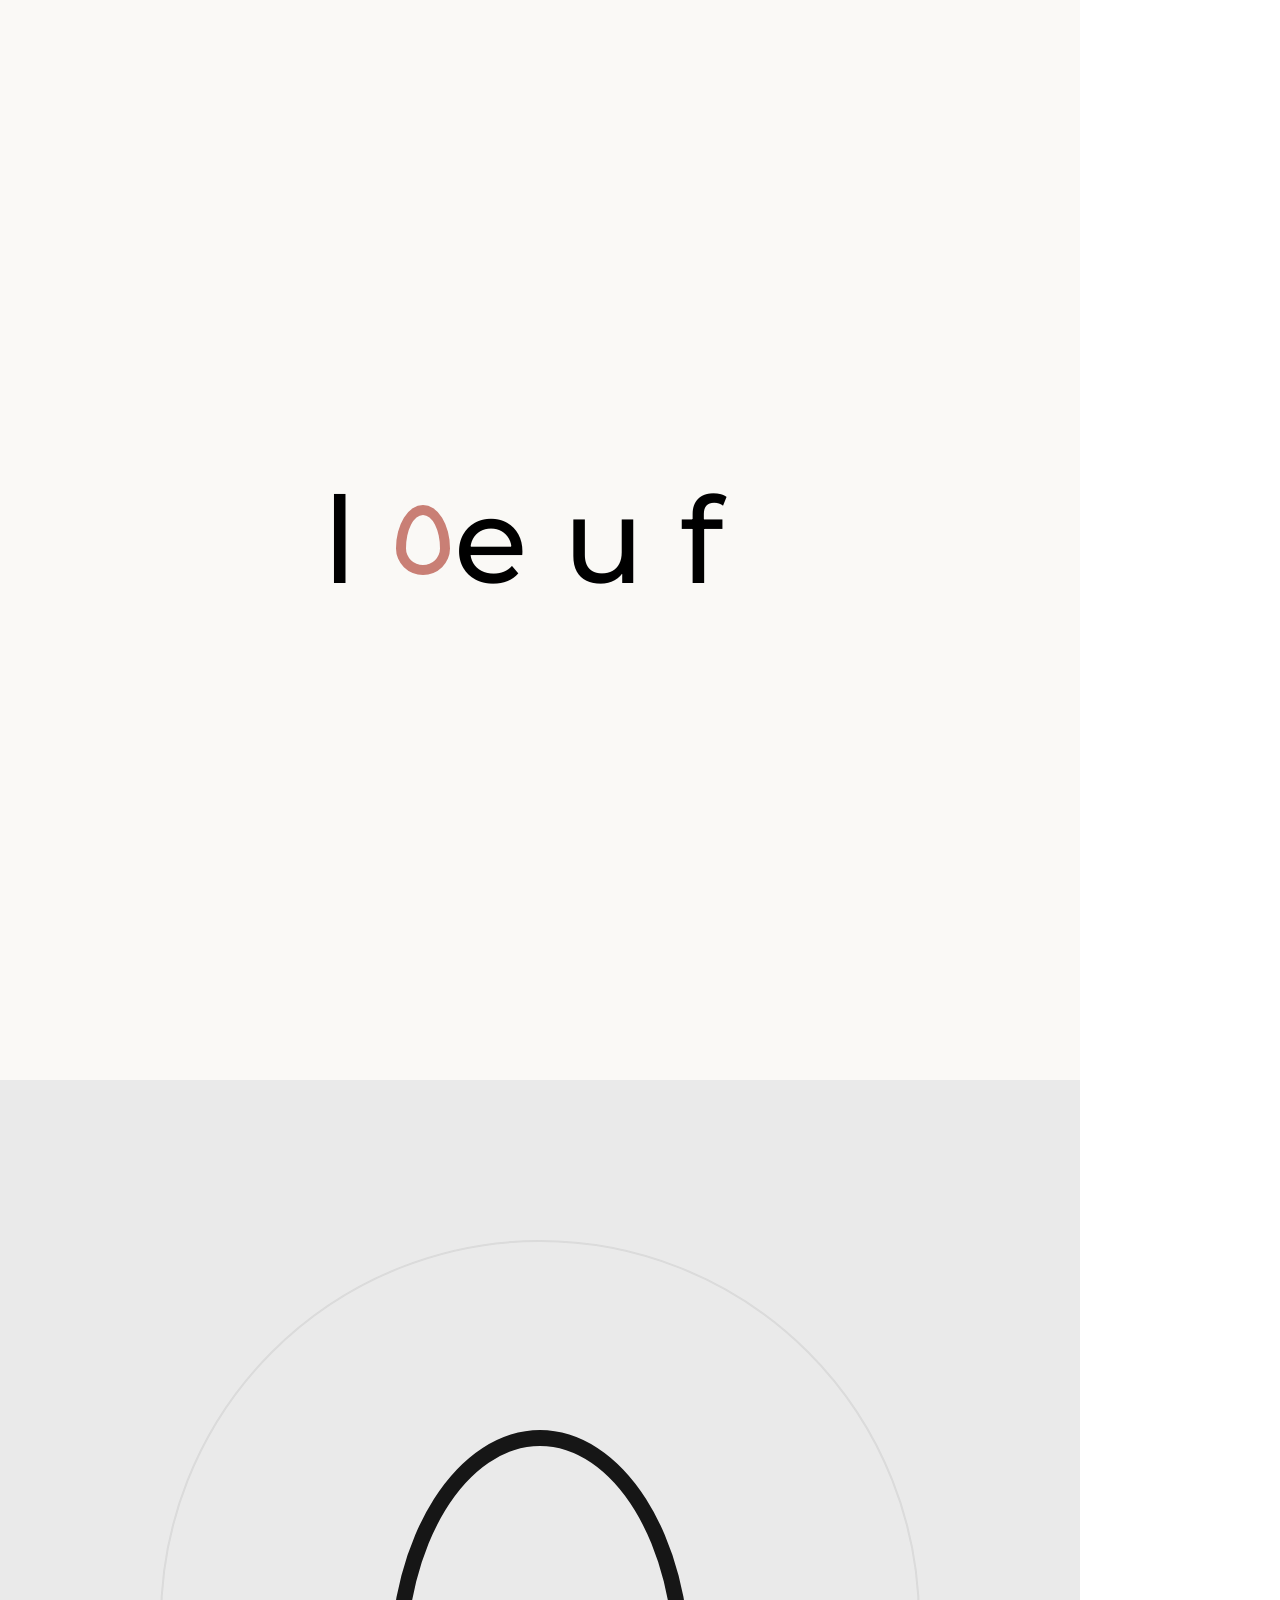
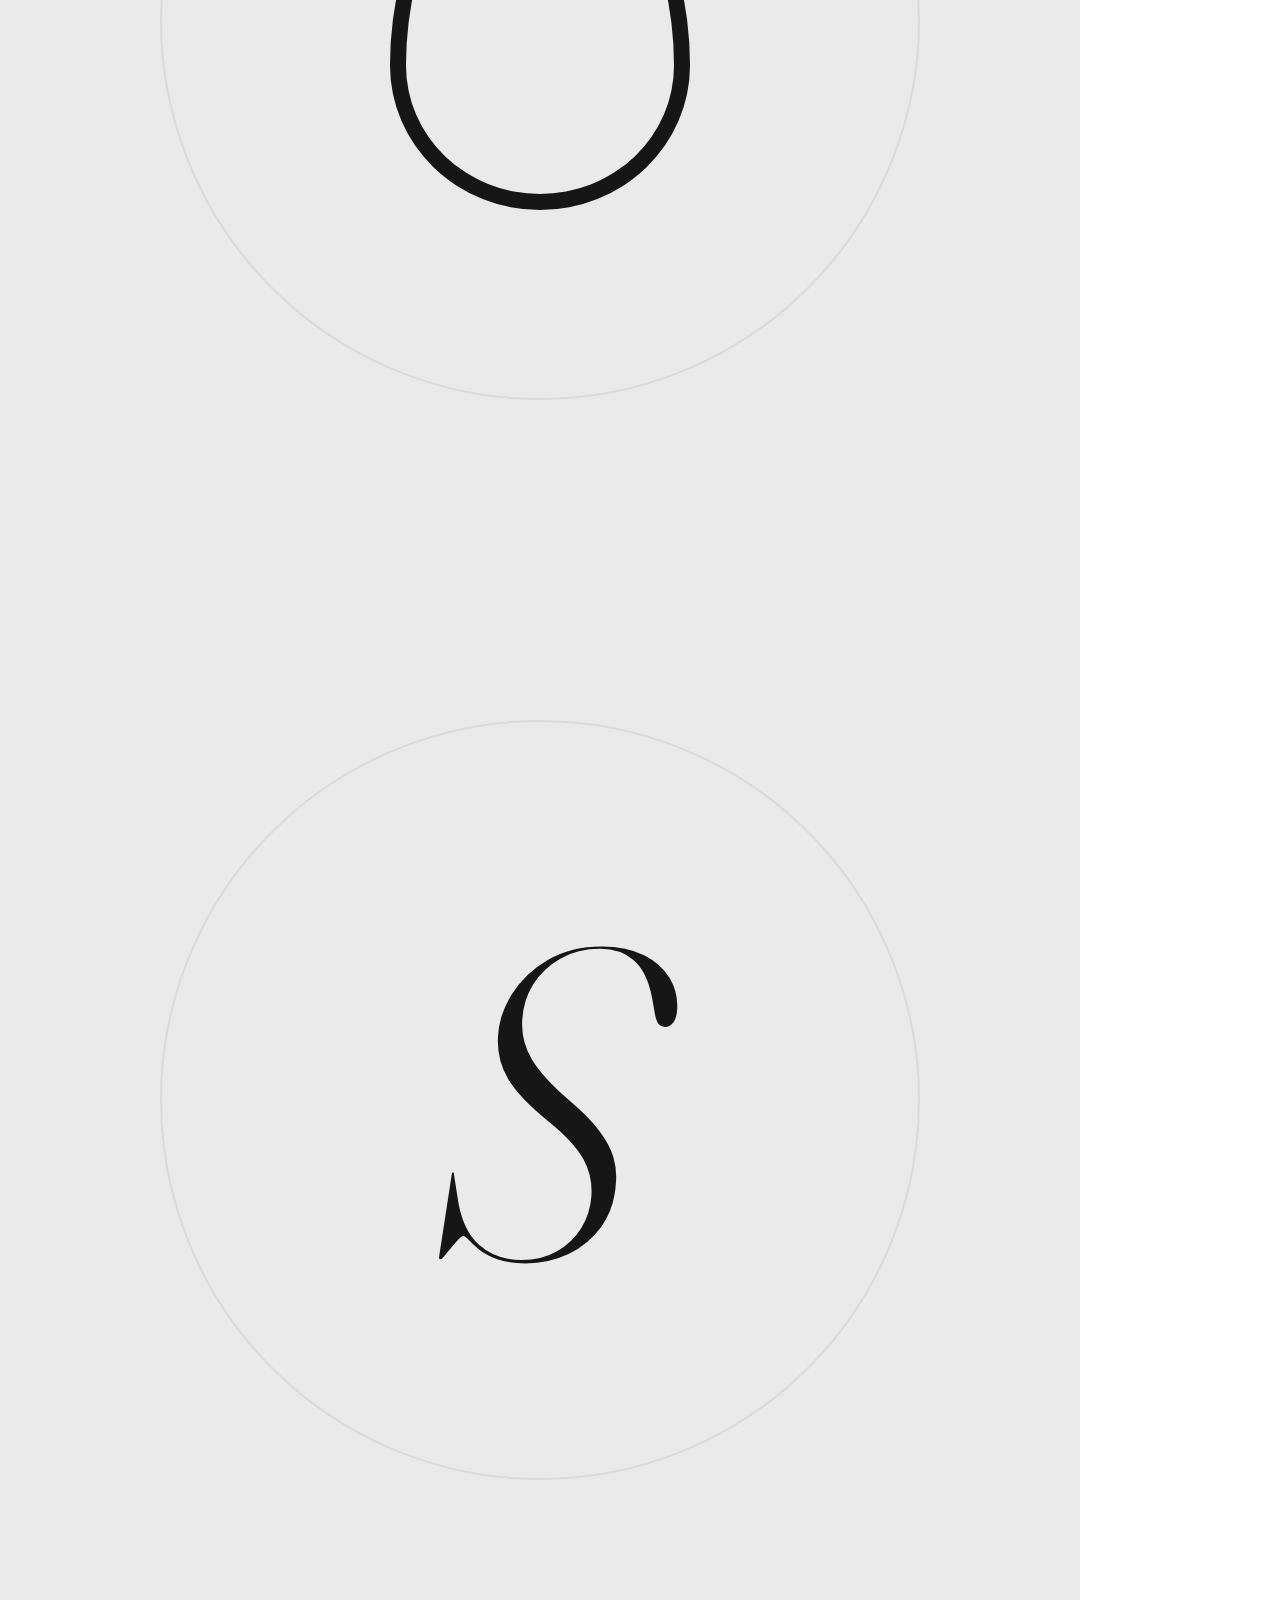
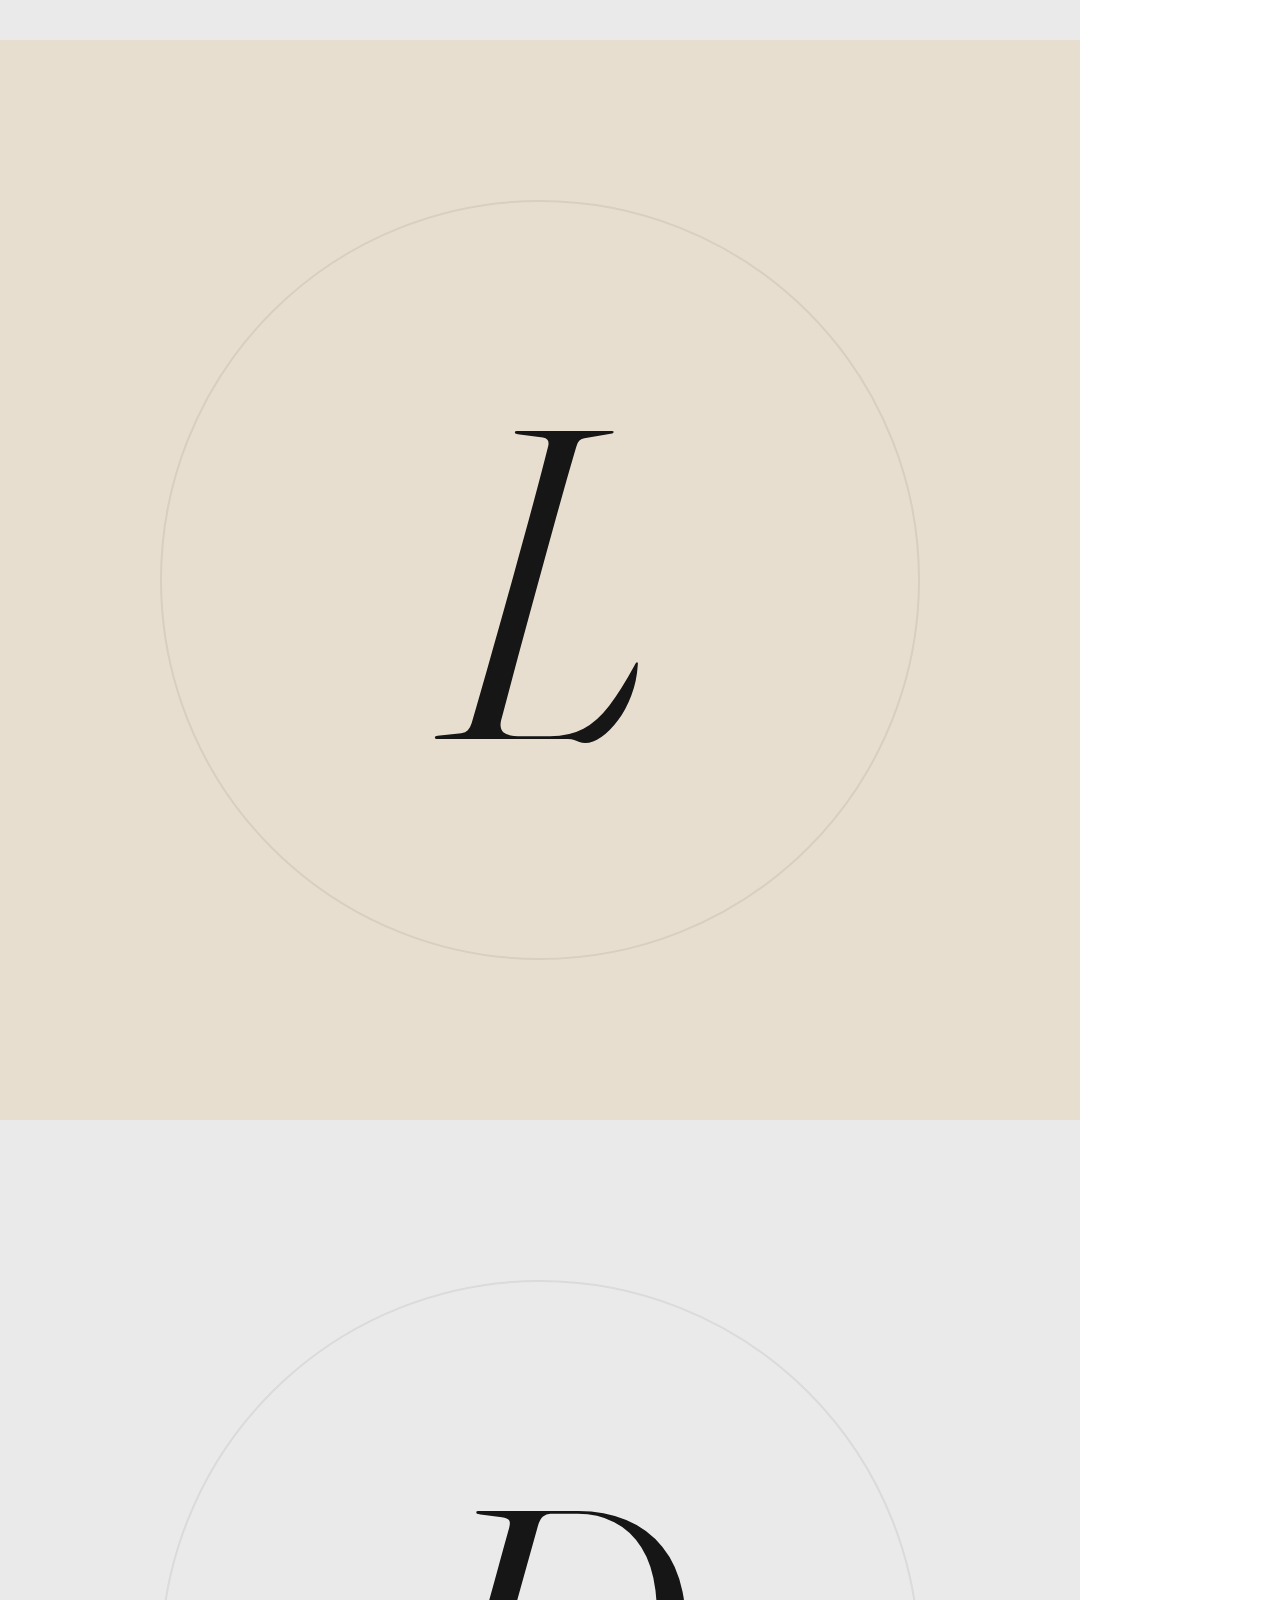
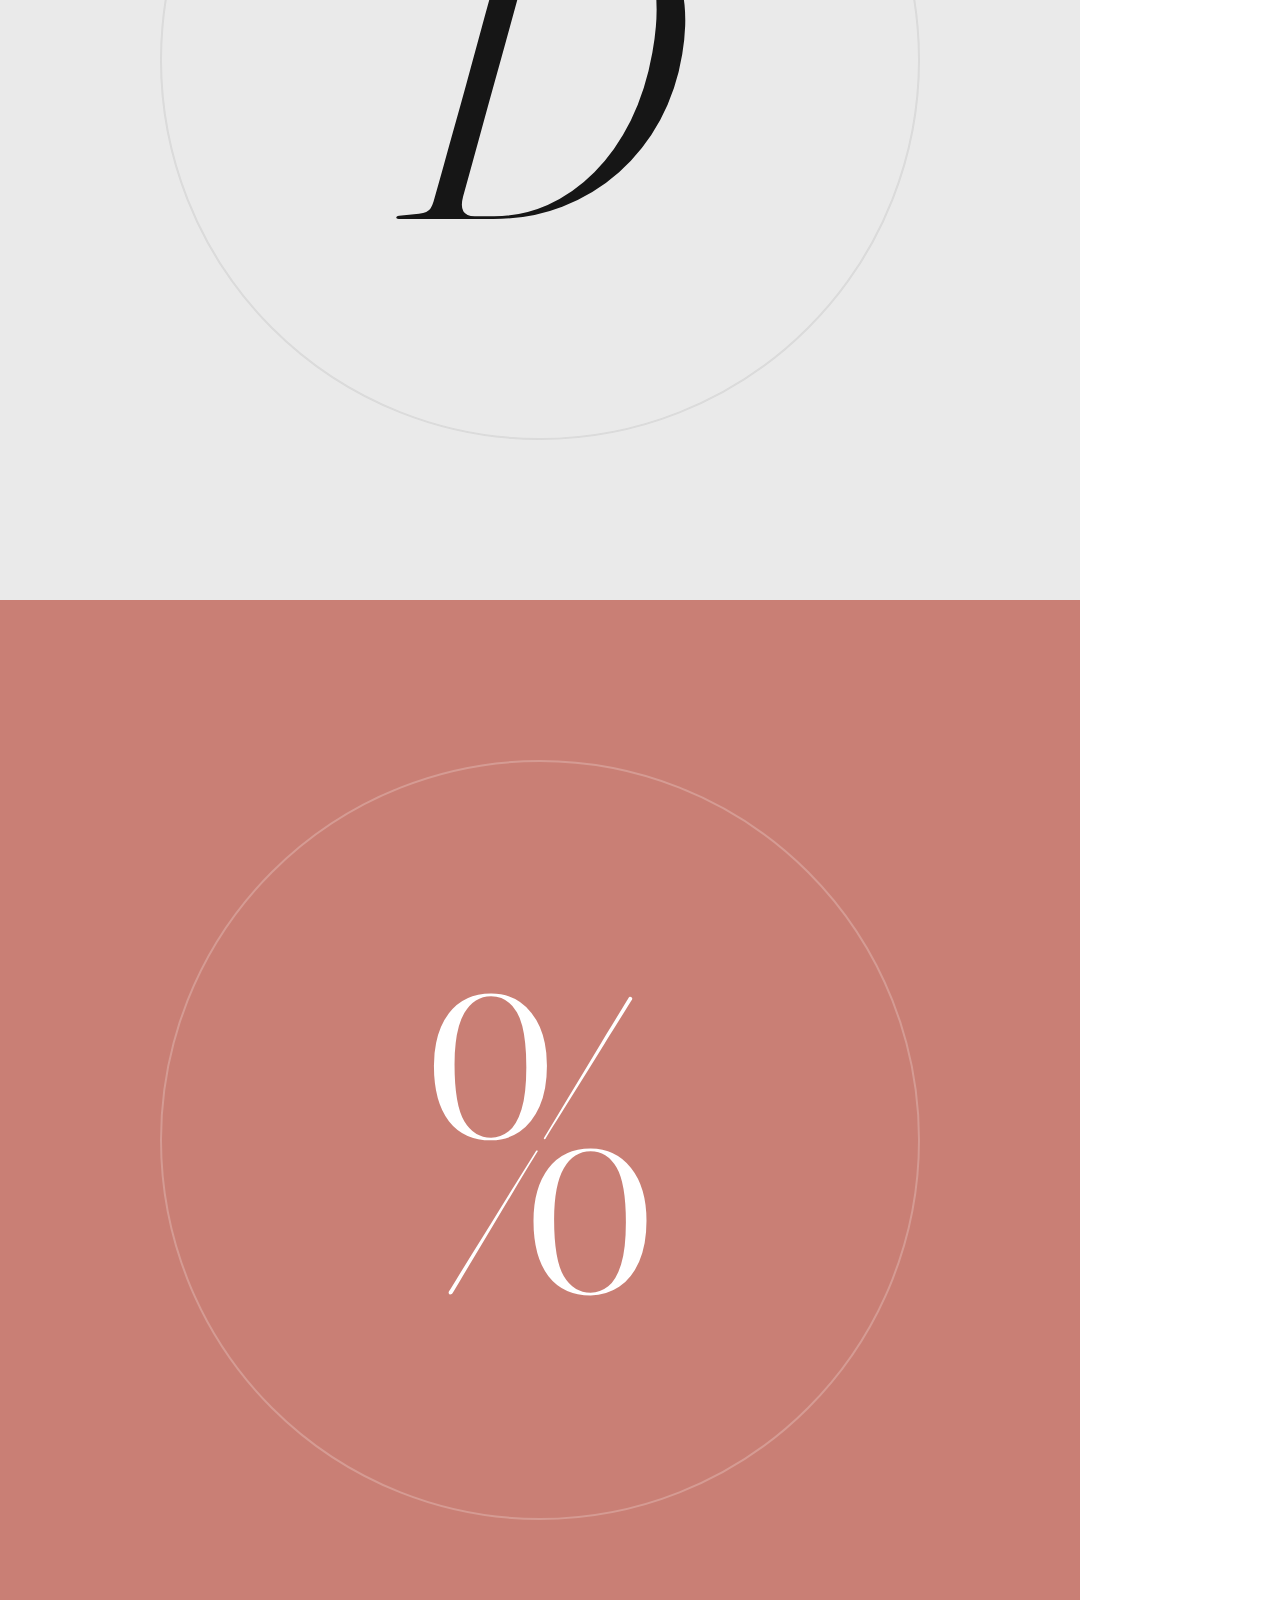
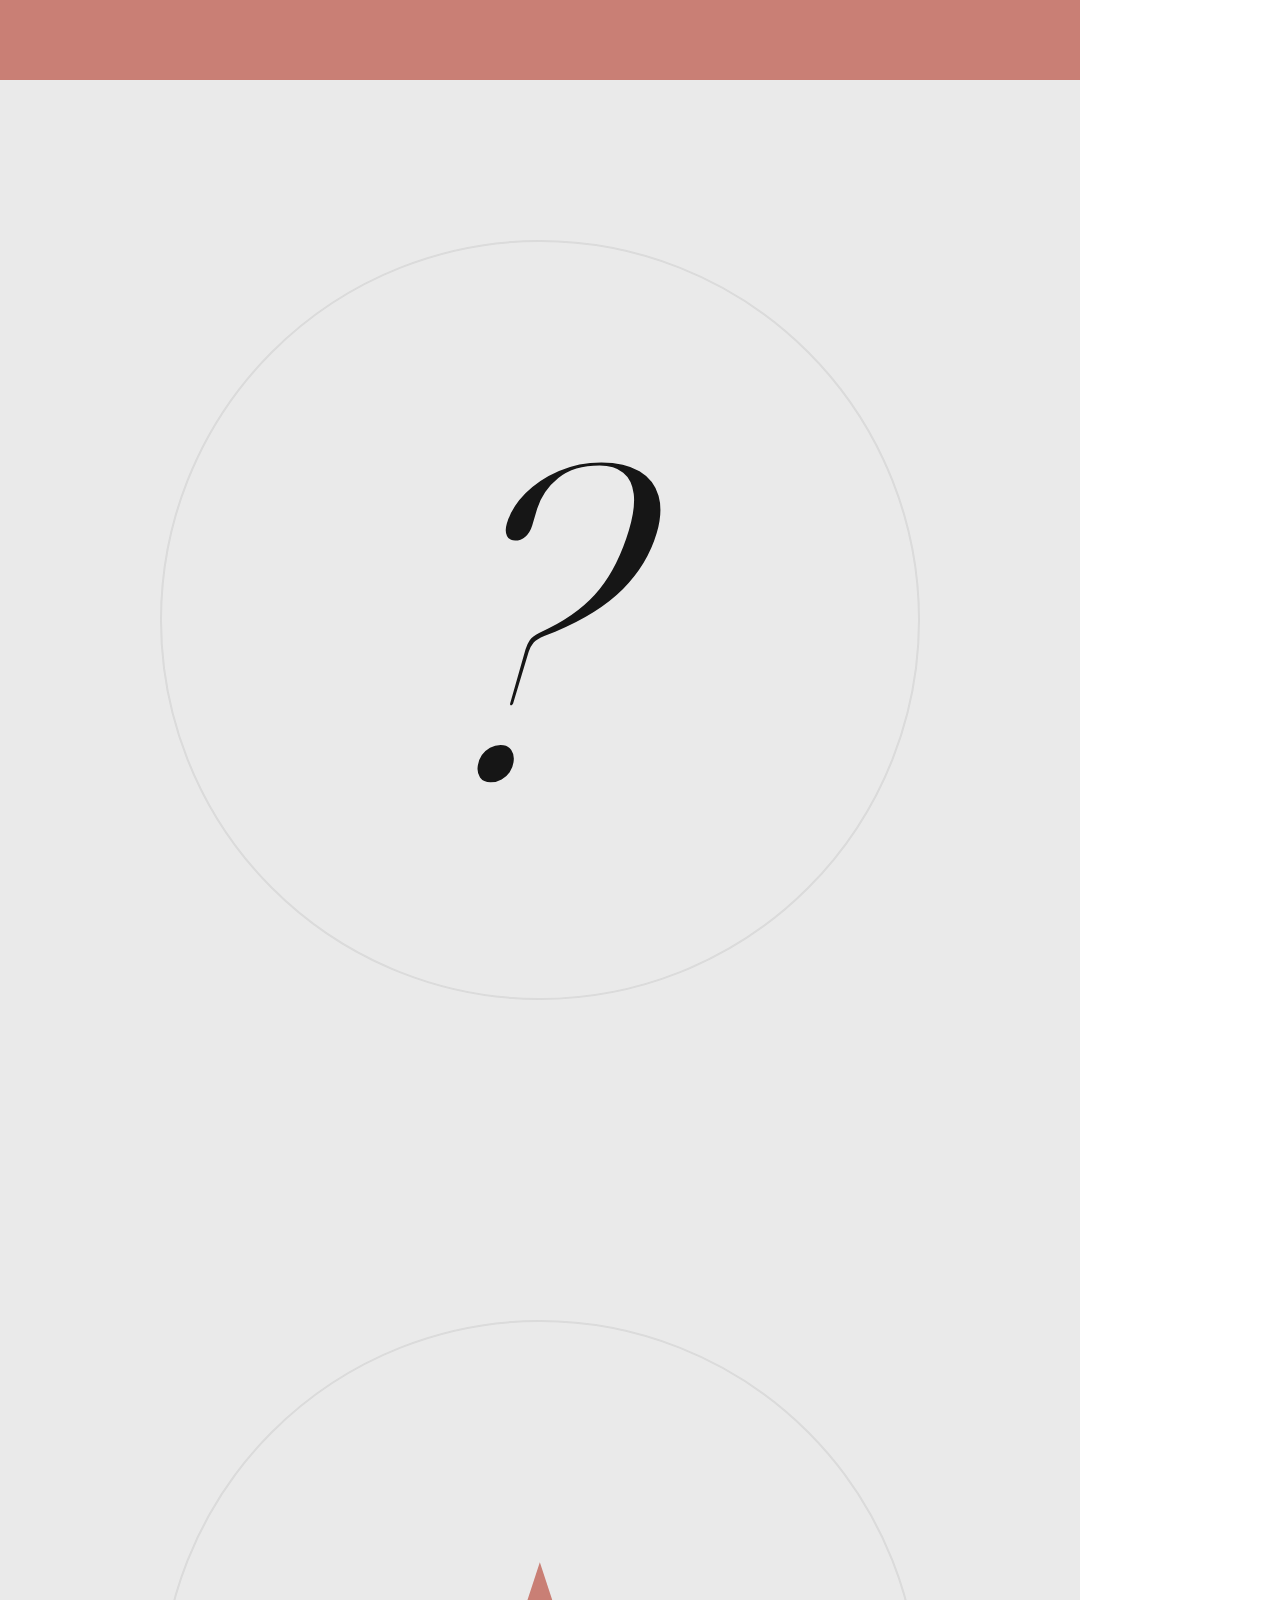
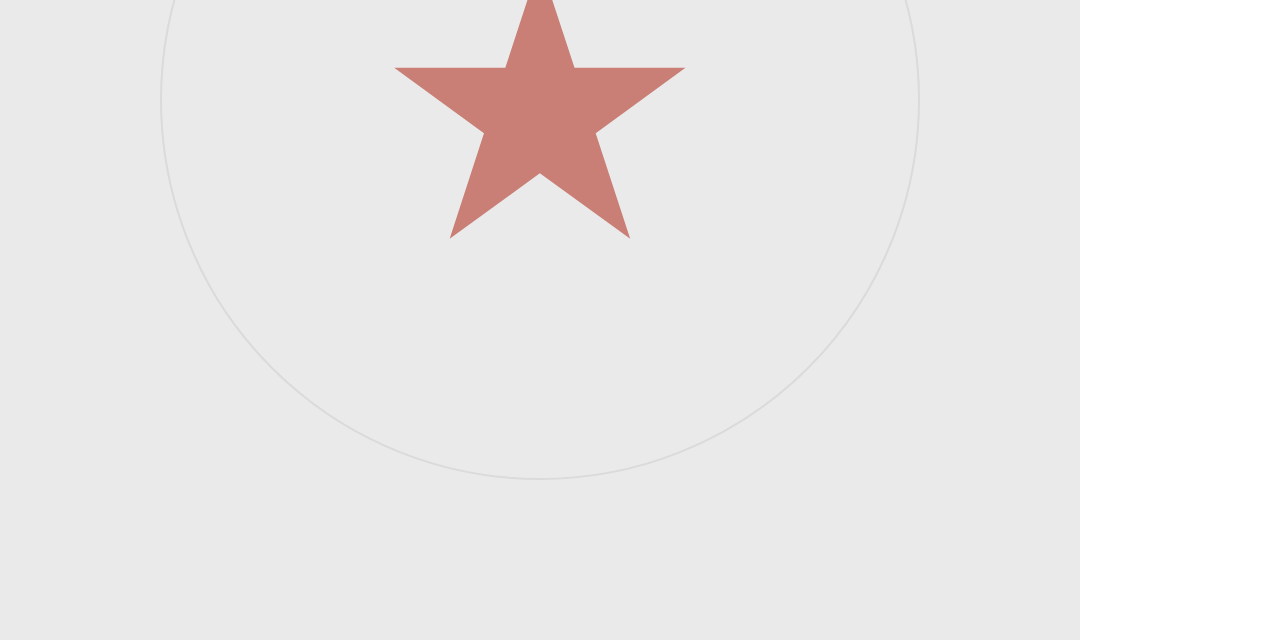
==== canva/highlight-covers.html @ 2710894d "Add Instagram highlight covers (Canva import, 8 pages @1080x1080) data-document-role page annotation" ====
<!DOCTYPE html>
<html lang="en">
<head>
<meta charset="UTF-8" />
<title>loeuf — Instagram Highlight Covers</title>
<link href="https://fonts.googleapis.com/css2?family=Fraunces:ital,opsz,wght@0,9..144,300..600;1,9..144,300..600&family=Montserrat:wght@300;400;500;600&display=swap" rel="stylesheet" />
<style>
  :root{
    --mist:#EAEAEA; --blanc:#FAF9F6; --white:#FFF; --noir:#161616;
    --rose:#C97F75; --almond:#E7DECF; --silver:#C4C4C4;
    --serif:"Fraunces",Georgia,serif; --sans:"Gotham","Montserrat",Arial,sans-serif;
    --egg:50% 50% 50% 50% / 62% 62% 38% 38%;
  }
  *{margin:0;box-sizing:border-box}
  body{font-family:var(--sans)}
  /* each cover is a 1080x1080 Canva page */
  .cover{
    width:1080px; height:1080px; display:flex; align-items:center; justify-content:center;
    position:relative; overflow:hidden;
  }
  .glyph{font-family:var(--serif); font-weight:300; color:var(--noir); line-height:1}
  .glyph.italic{font-style:italic}
  .ring{ /* faint safe-circle for centering reference; subtle, on-brand */
    position:absolute; width:760px; height:760px; border-radius:50%;
    border:2px solid rgba(22,22,22,0.07);
  }
  /* egg-outline motif */
  .egg{width:300px; height:380px; border:16px solid var(--noir); border-radius:var(--egg)}
  .wm{font-family:var(--sans); font-weight:500; letter-spacing:.30em; text-transform:lowercase;
      font-size:120px; display:inline-flex; align-items:center; gap:4px}
  .wm .o{width:54px; height:70px; border:10px solid var(--rose); border-radius:var(--egg); display:inline-block}
</style>
</head>
<body>

  <!-- 1 · Brand / motif -->
  <div class="cover" data-document-role="page" data-label="loeuf" style="background:var(--blanc)">
    <span class="wm">l<span class="o"></span>euf</span>
  </div>

  <!-- 2 · New in (egg outline) -->
  <div class="cover" data-document-role="page" data-label="New in" style="background:var(--mist)">
    <div class="ring"></div>
    <div class="egg"></div>
  </div>

  <!-- 3 · Shop -->
  <div class="cover" data-document-role="page" data-label="Shop" style="background:var(--mist)">
    <div class="ring"></div>
    <span class="glyph italic" style="font-size:440px">S</span>
  </div>

  <!-- 4 · Lookbook -->
  <div class="cover" data-document-role="page" data-label="Lookbook" style="background:var(--almond)">
    <div class="ring"></div>
    <span class="glyph italic" style="font-size:440px">L</span>
  </div>

  <!-- 5 · Details -->
  <div class="cover" data-document-role="page" data-label="Details" style="background:var(--mist)">
    <div class="ring"></div>
    <span class="glyph italic" style="font-size:440px">D</span>
  </div>

  <!-- 6 · Sale (Rose) -->
  <div class="cover" data-document-role="page" data-label="Sale" style="background:var(--rose)">
    <div class="ring" style="border-color:rgba(255,255,255,0.22)"></div>
    <span class="glyph" style="font-size:420px; color:#fff; font-weight:300">%</span>
  </div>

  <!-- 7 · F.A.Q -->
  <div class="cover" data-document-role="page" data-label="FAQ" style="background:var(--mist)">
    <div class="ring"></div>
    <span class="glyph italic" style="font-size:440px">?</span>
  </div>

  <!-- 8 · Loved -->
  <div class="cover" data-document-role="page" data-label="Loved" style="background:var(--mist)">
    <div class="ring"></div>
    <span class="glyph" style="font-size:380px; color:var(--rose)">&#9733;</span>
  </div>

</body>
</html>
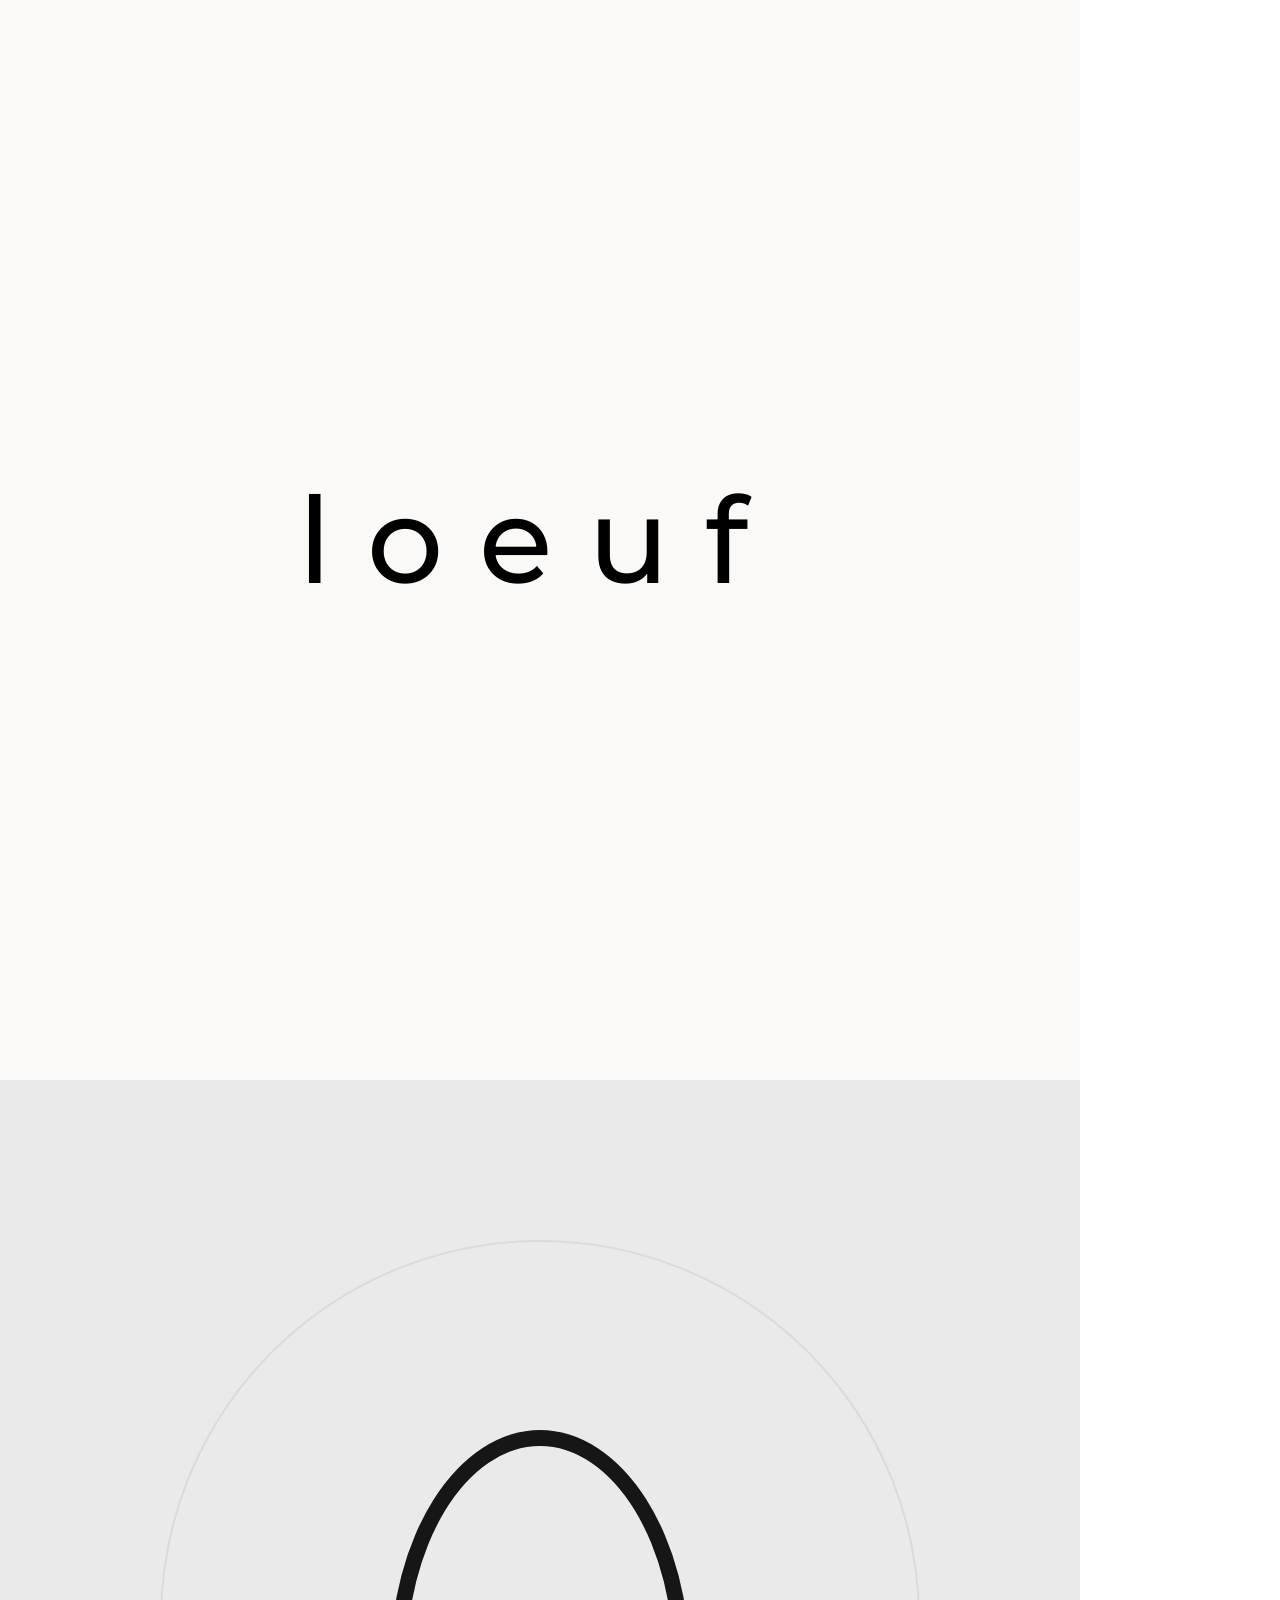
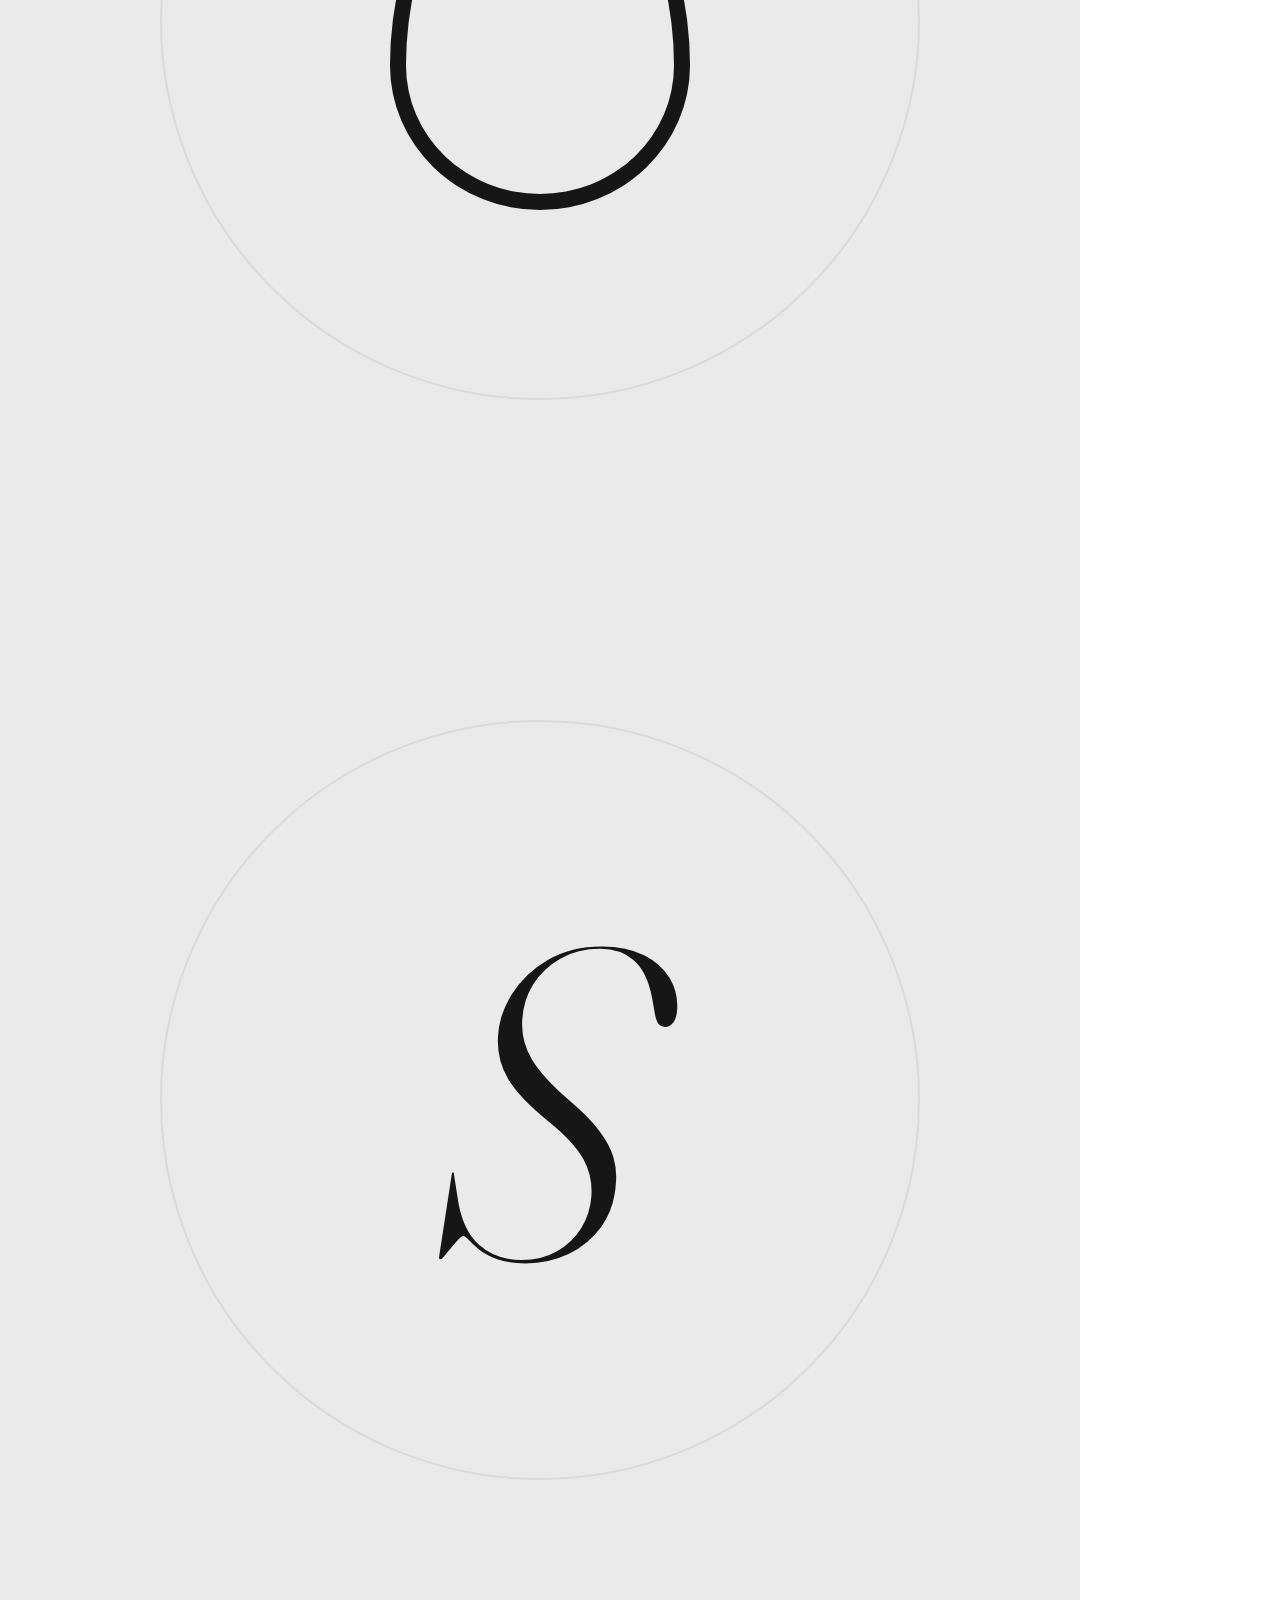
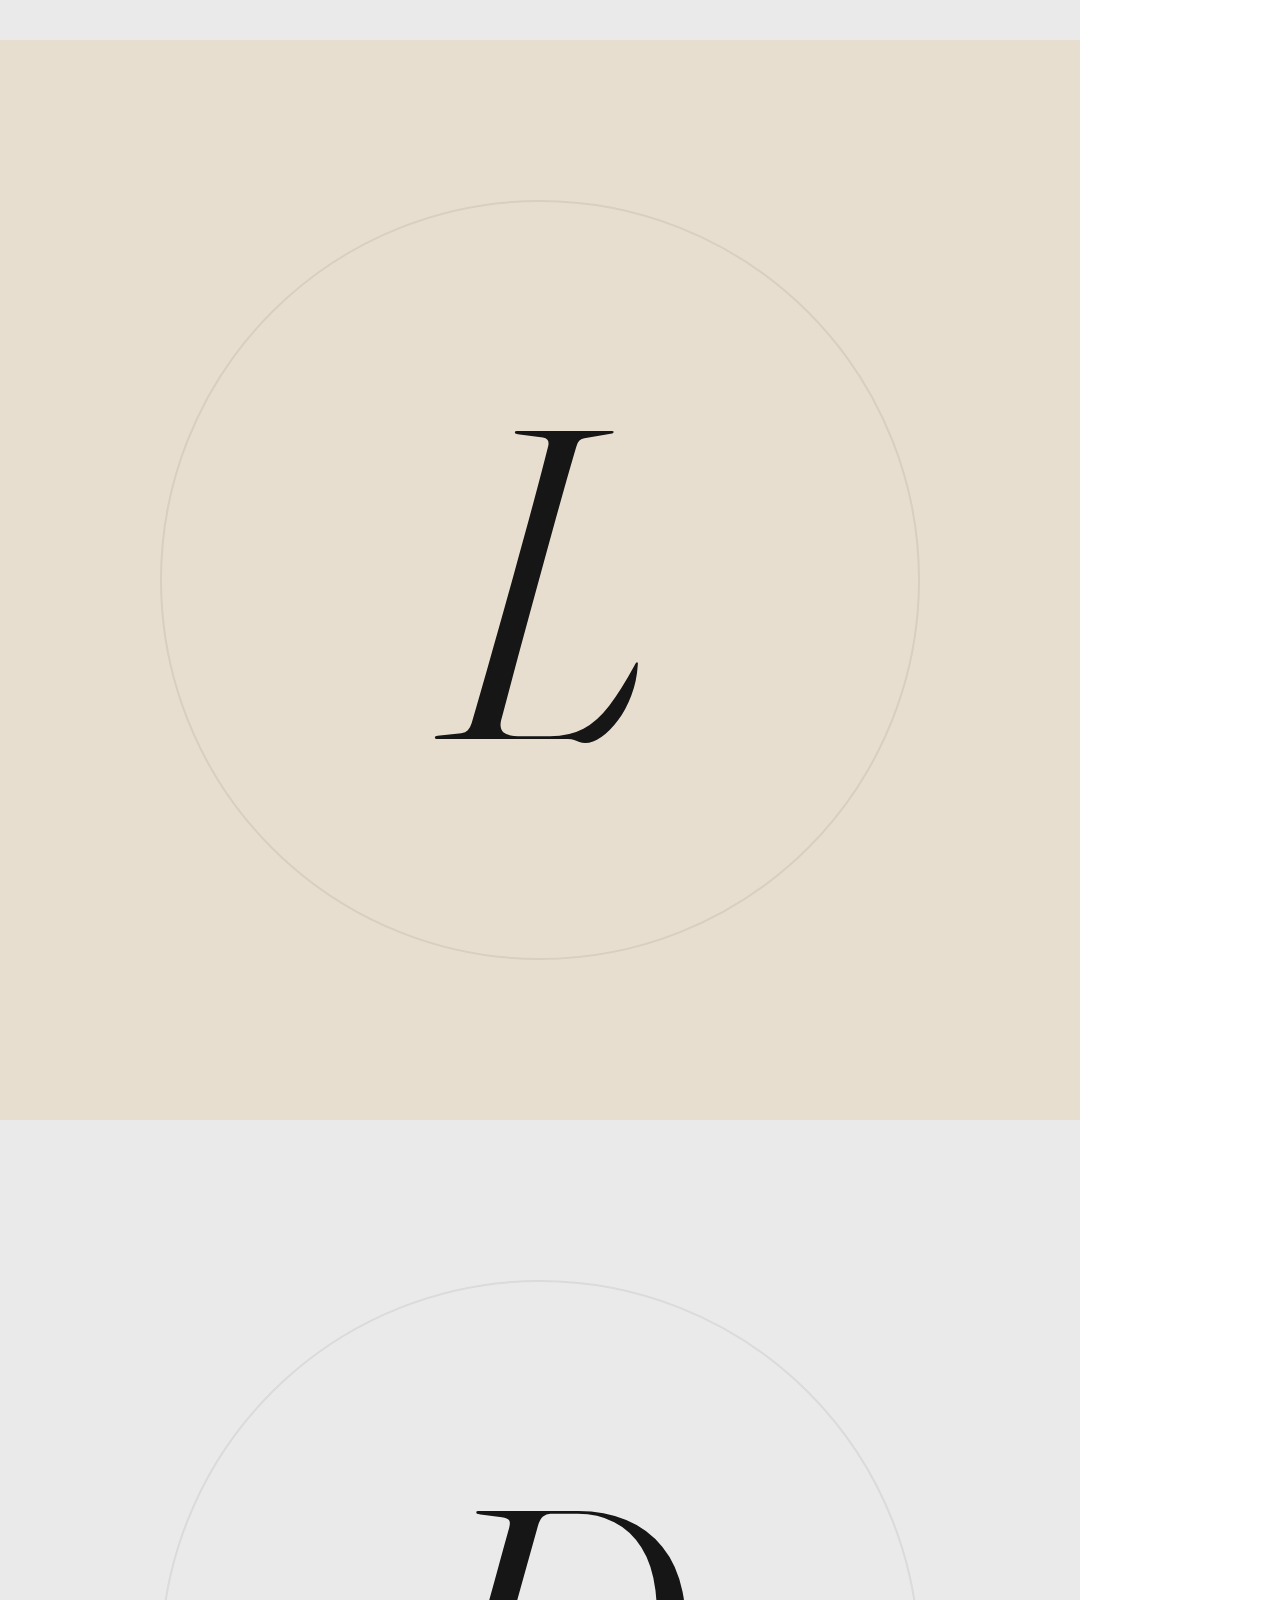
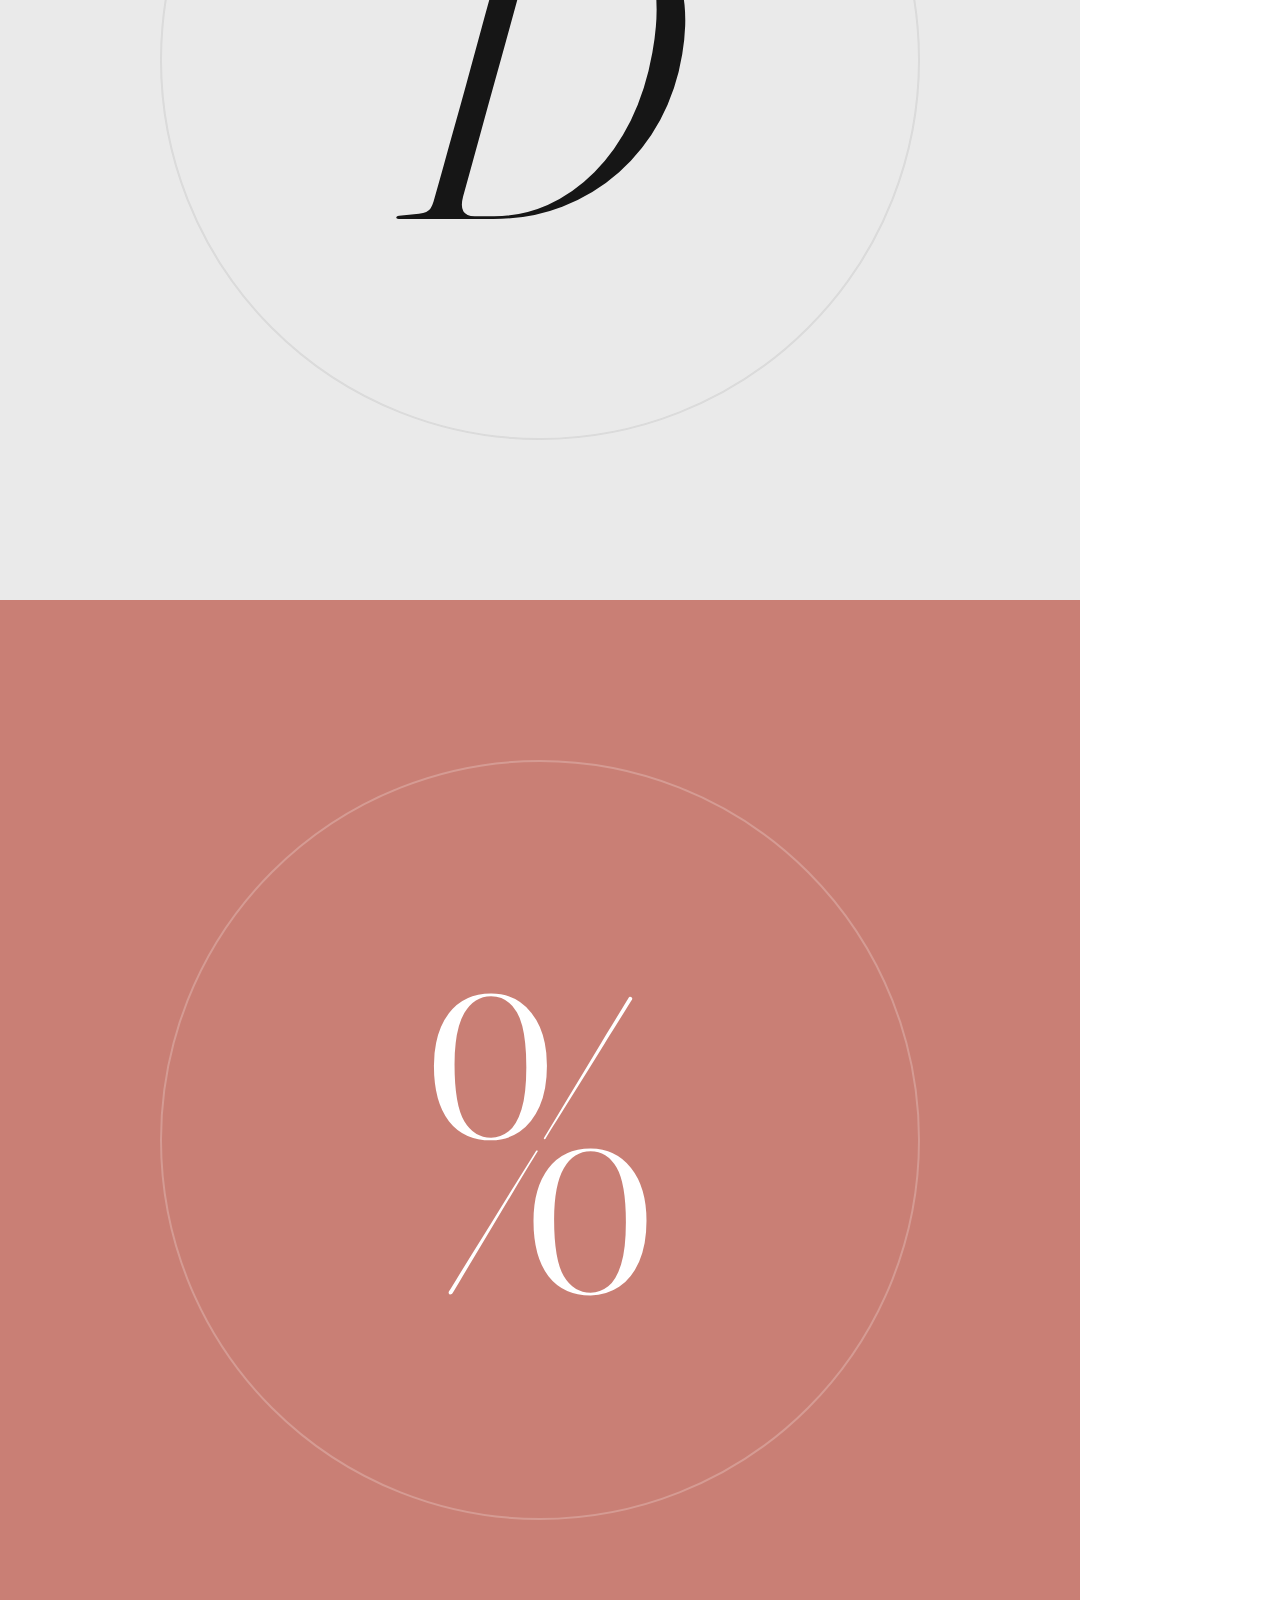
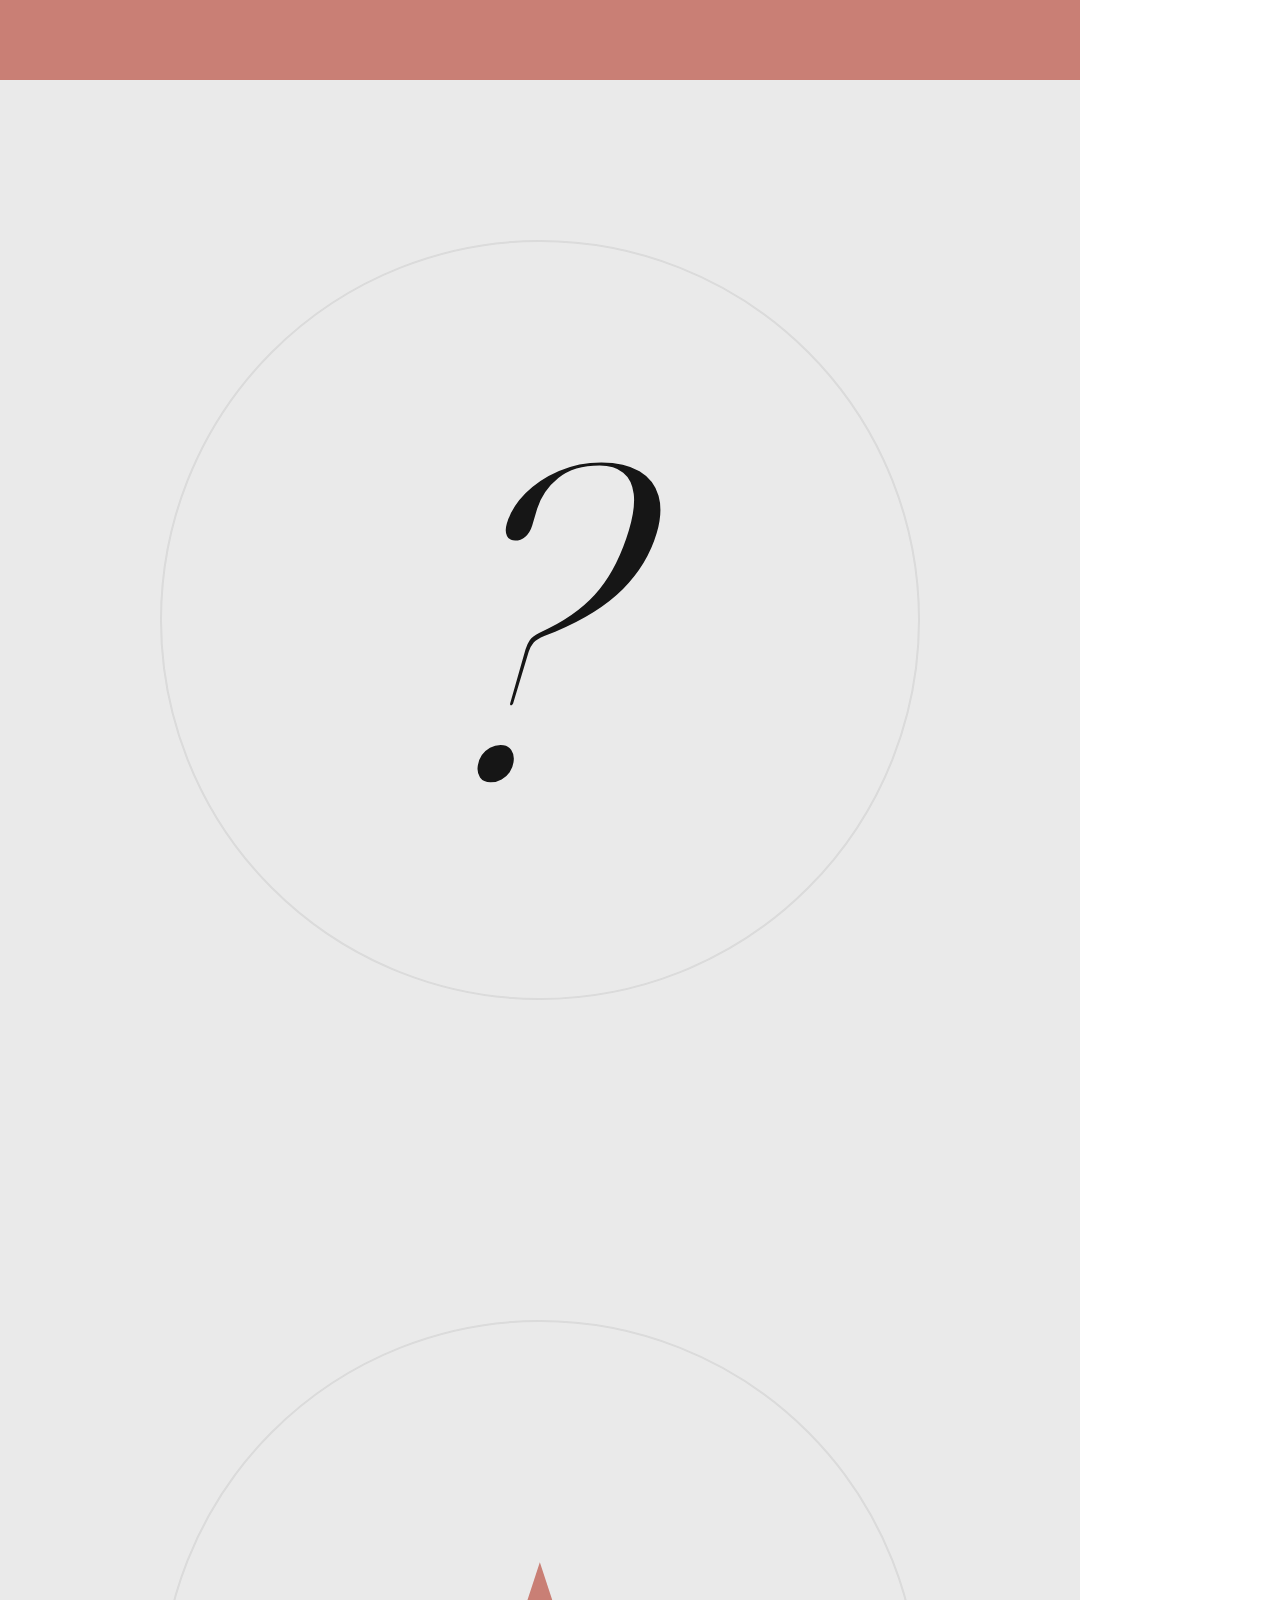
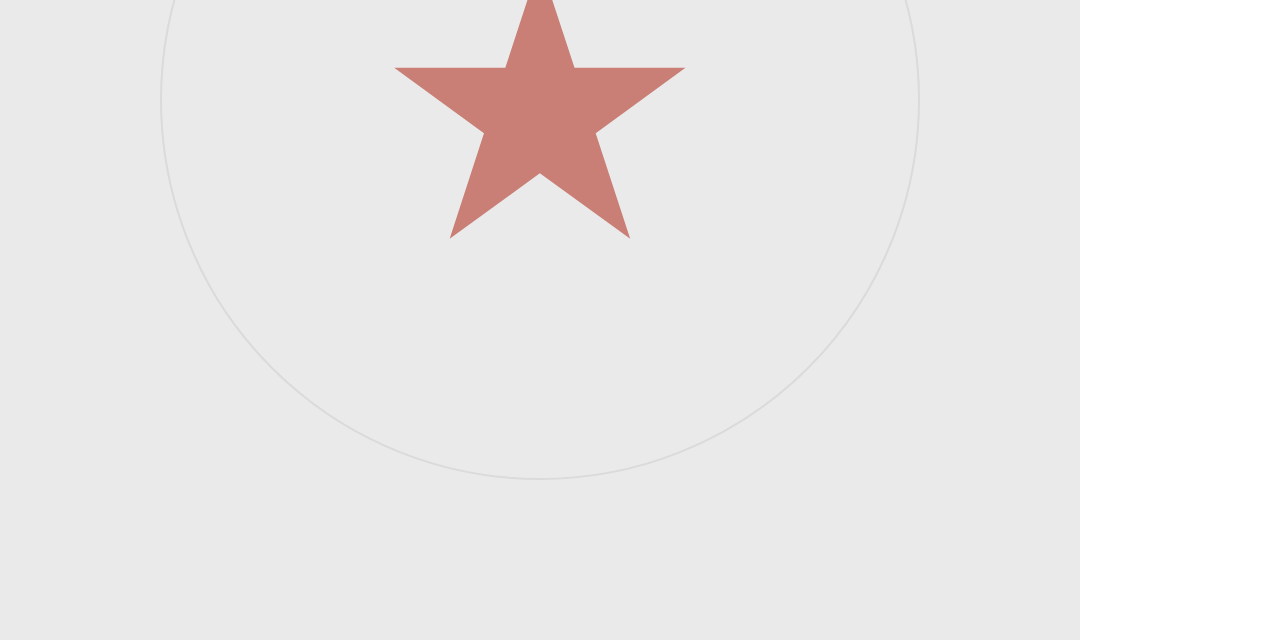
==== commit fc654803: "Highlight covers: use plain "loeuf" wordmark (remove egg from the o) Co-Authored-By: Claude Opus 4.8" ====
--- a/canva/highlight-covers.html
+++ b/canva/highlight-covers.html
@@ -33,9 +33,9 @@
 </head>
 <body>
 
-  <!-- 1 · Brand / motif -->
+  <!-- 1 · Brand / wordmark -->
   <div class="cover" data-document-role="page" data-label="loeuf" style="background:var(--blanc)">
-    <span class="wm">l<span class="o"></span>euf</span>
+    <span class="wm">loeuf</span>
   </div>
 
   <!-- 2 · New in (egg outline) -->
